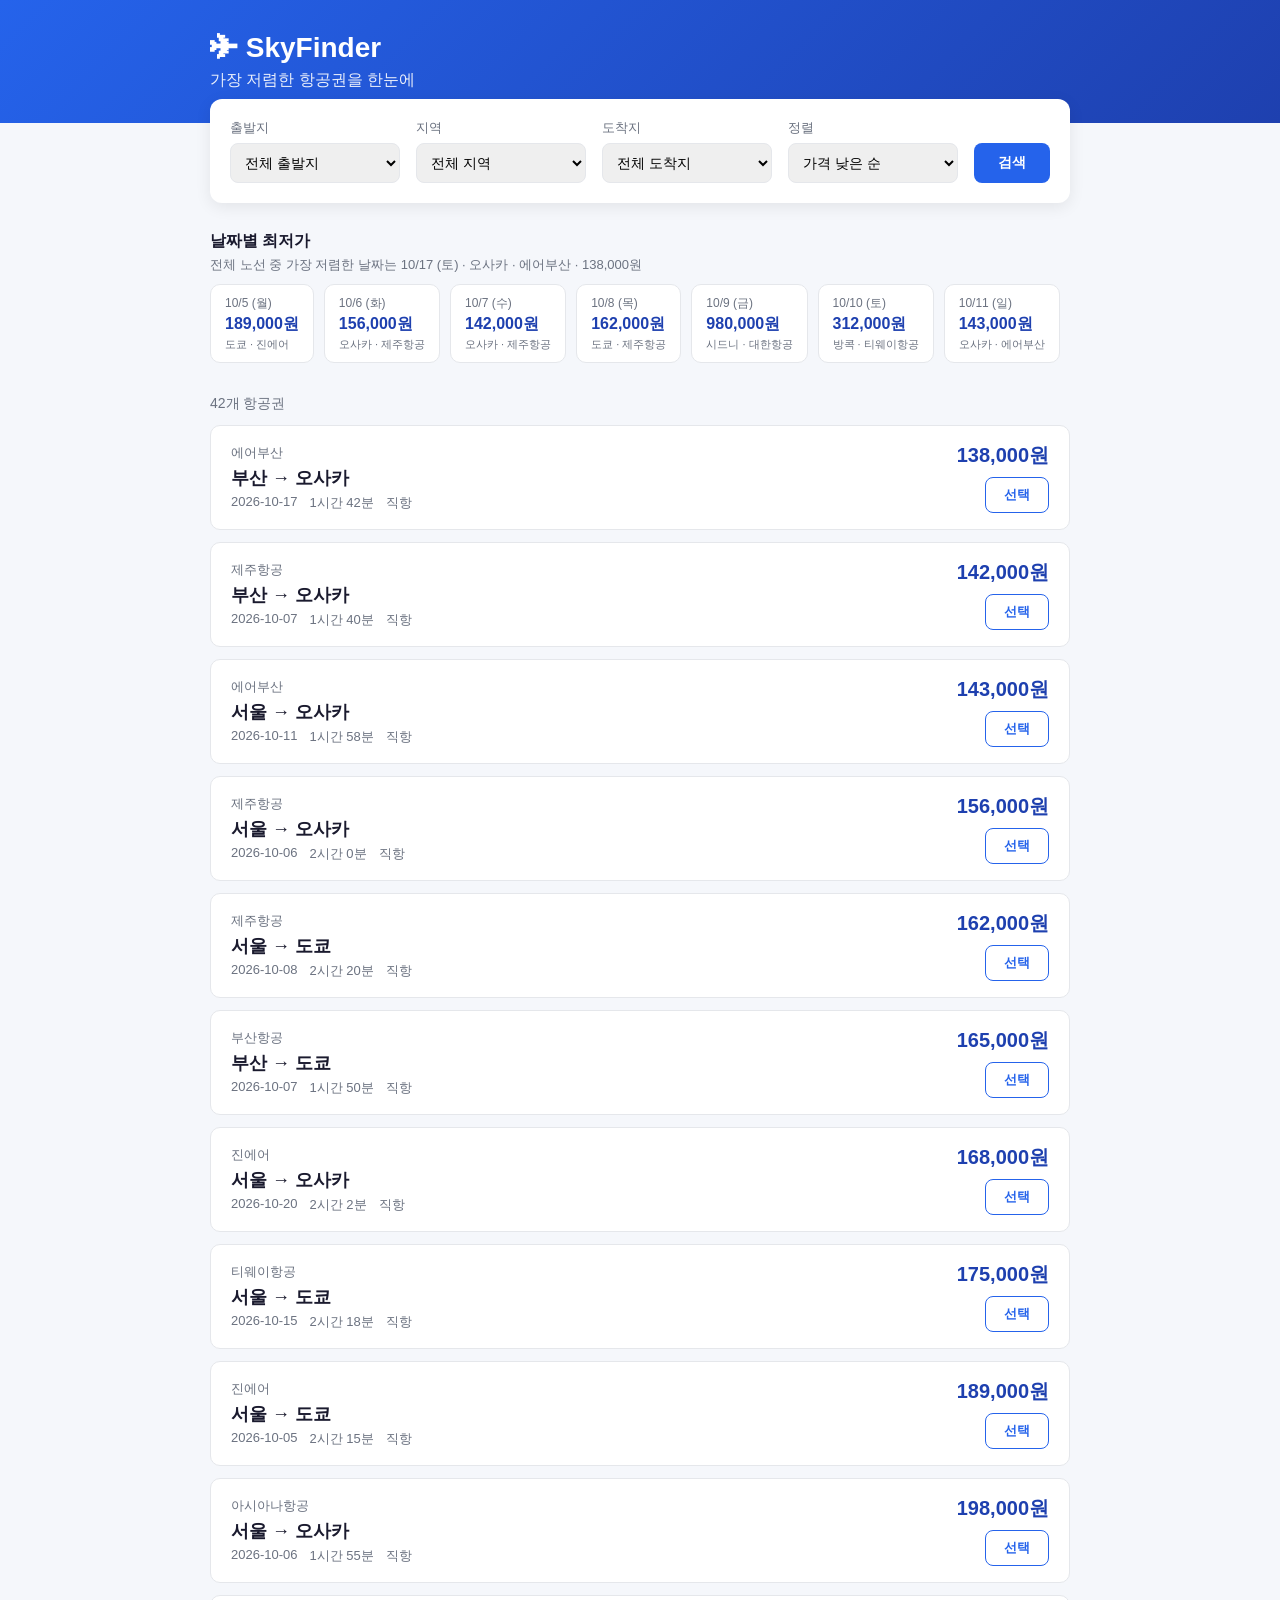
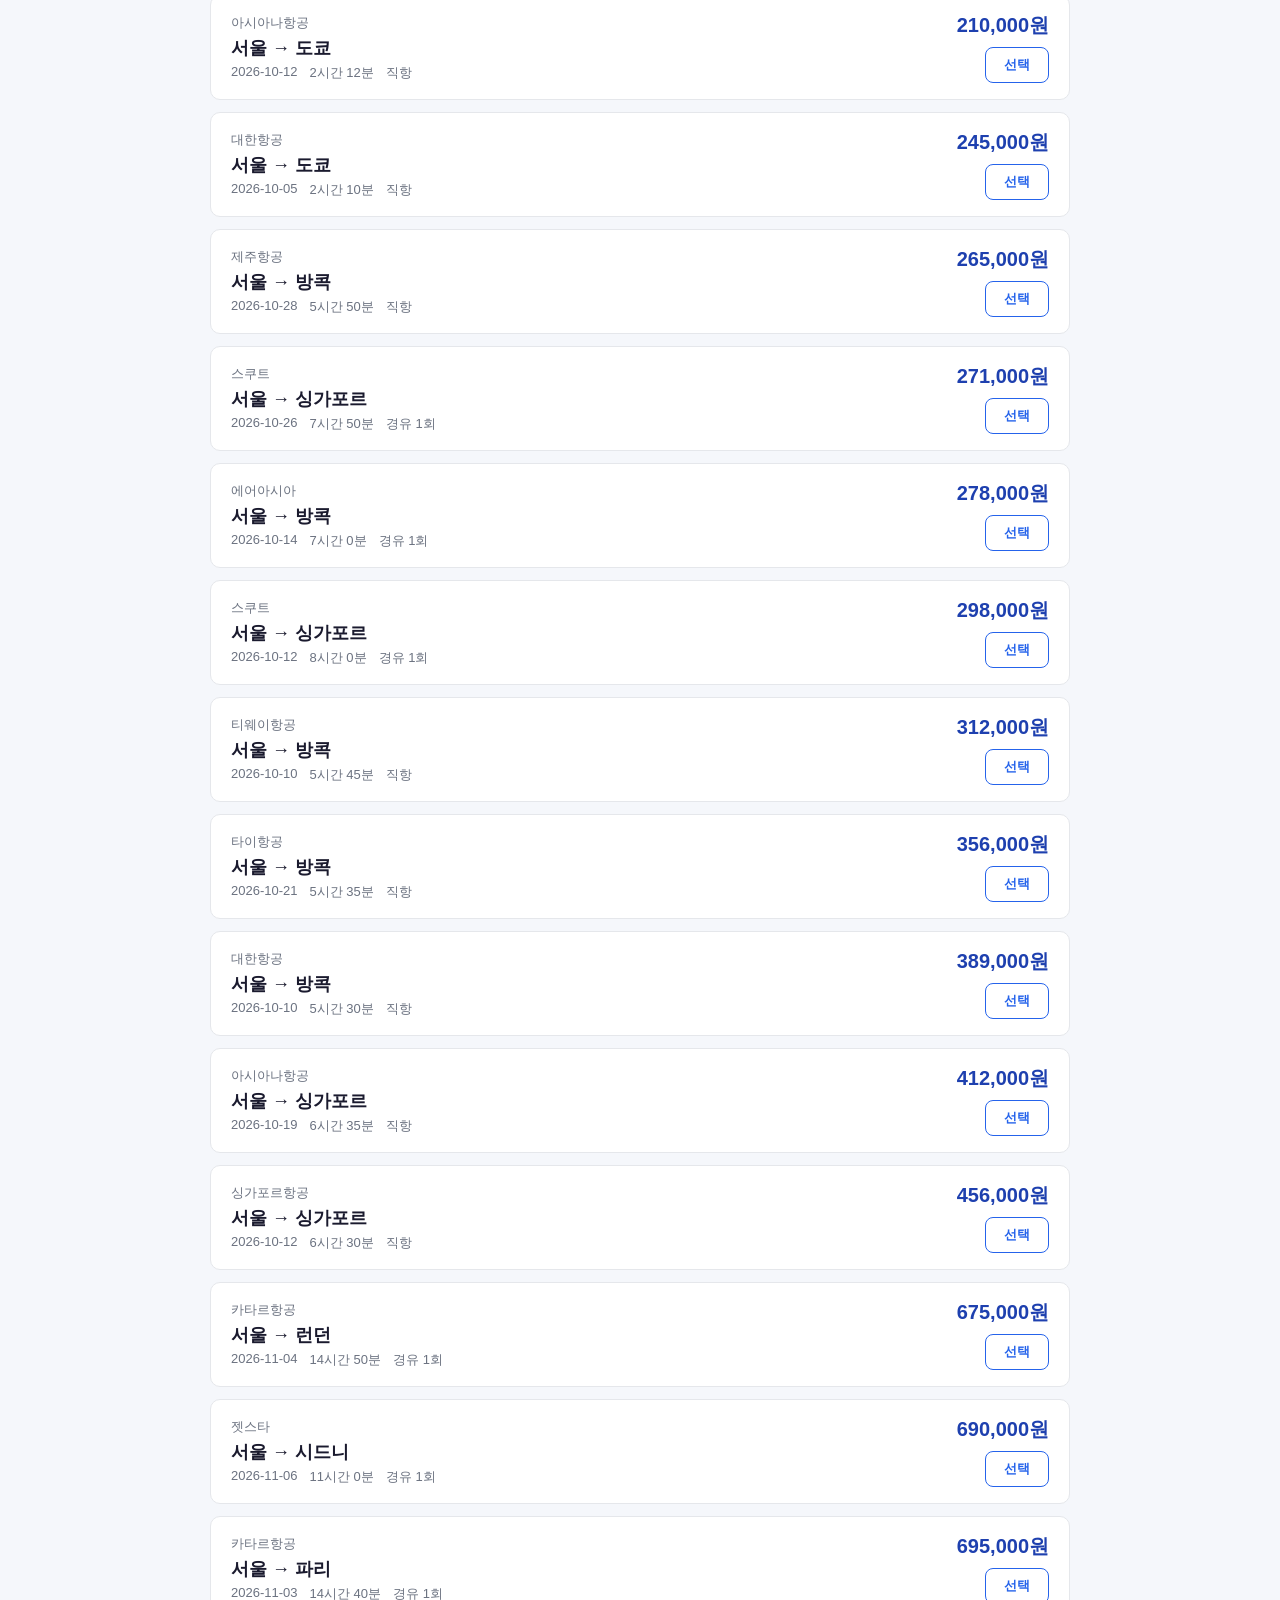
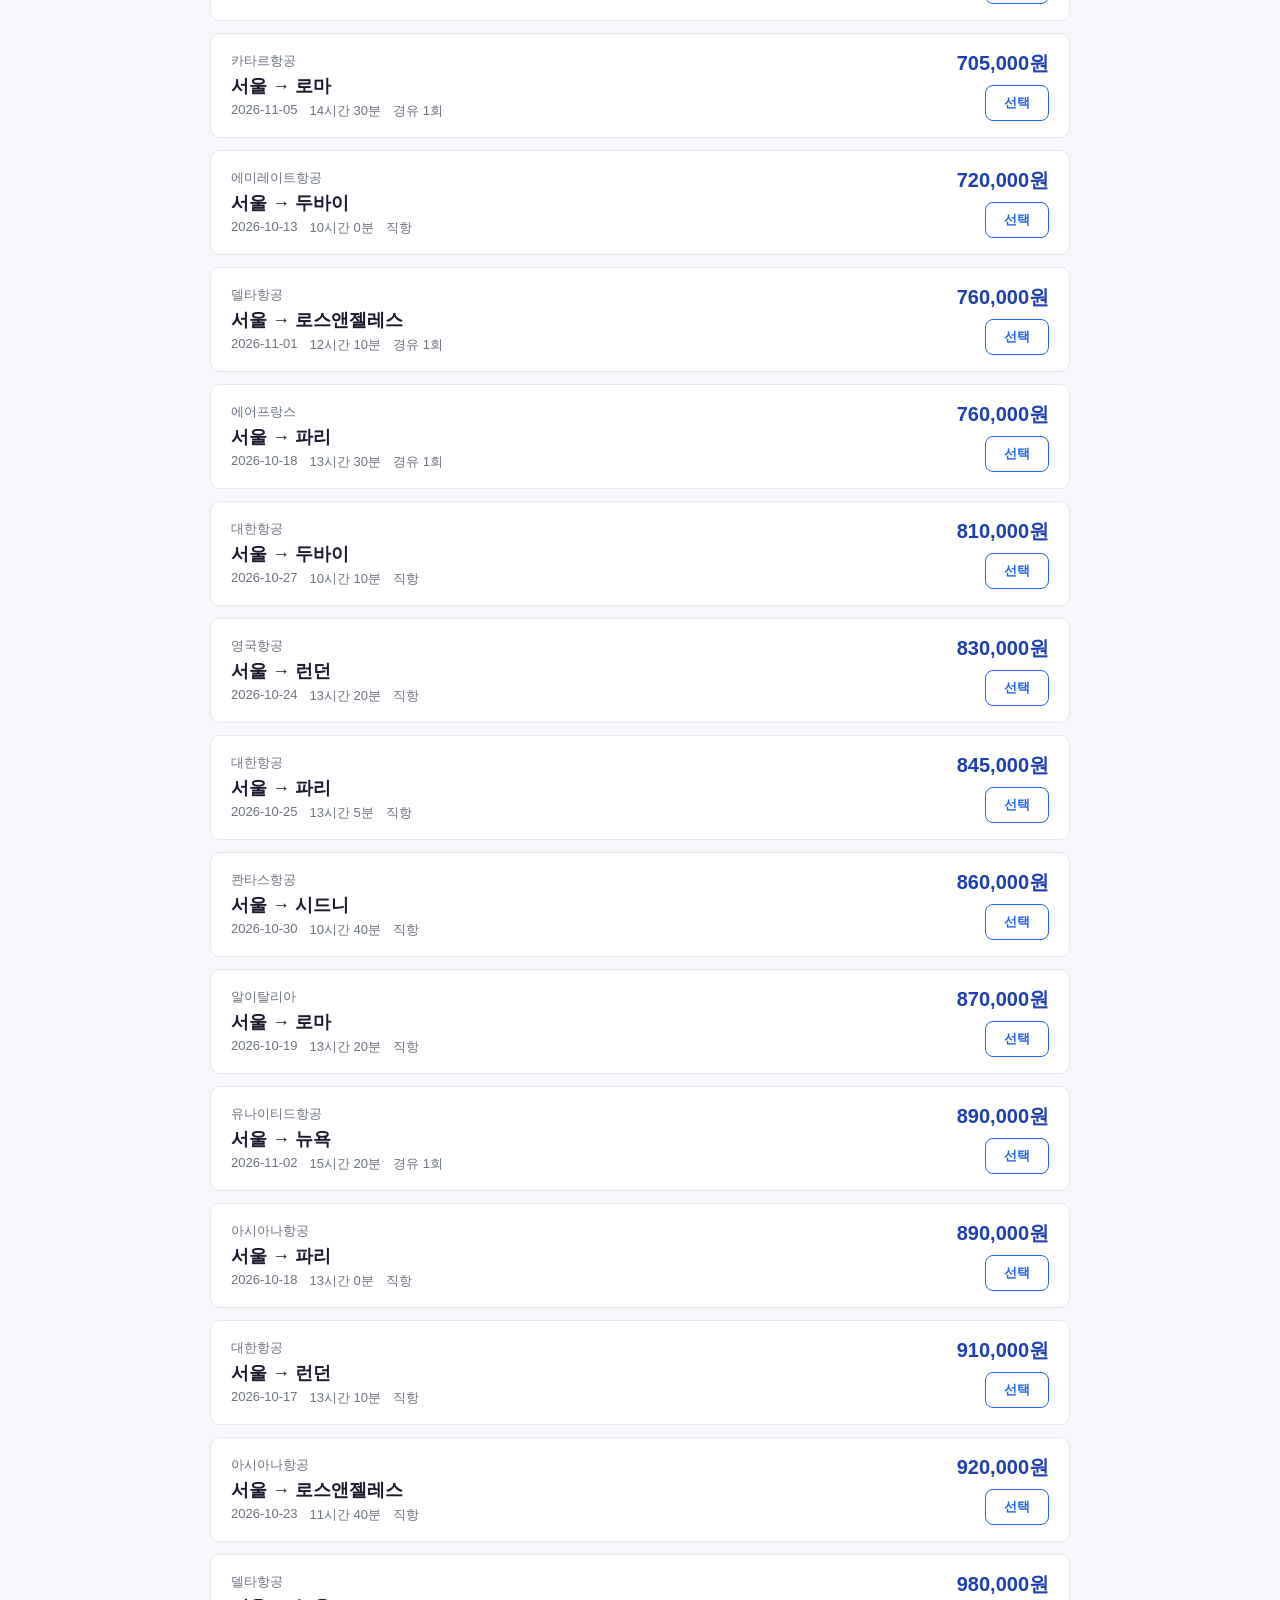
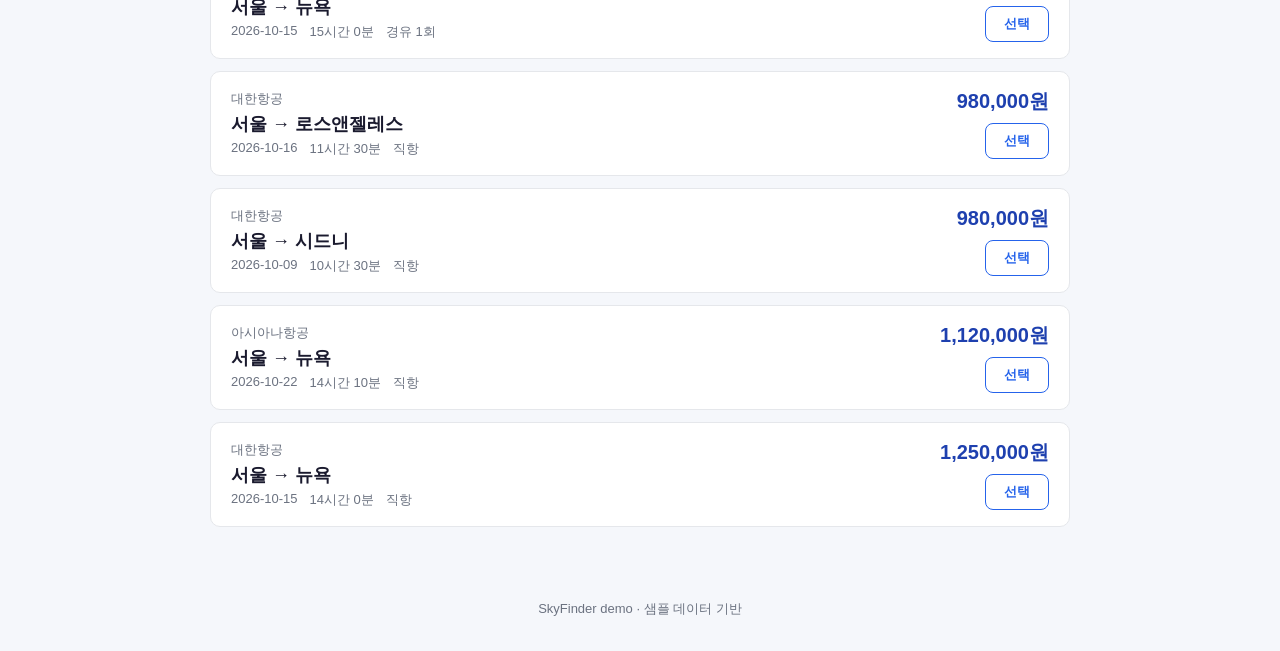
==== index.html @ 3fc05f6a "Add SkyFinder travel site with cheapest-first flight sorting" ====
<!doctype html>
<html lang="ko">
<head>
<meta charset="UTF-8">
<meta name="viewport" content="width=device-width, initial-scale=1.0">
<title>SkyFinder - 항공권 검색</title>
<link rel="stylesheet" href="style.css">
</head>
<body>
  <header class="site-header">
    <div class="wrap">
      <h1>✈ SkyFinder</h1>
      <p class="tagline">가장 저렴한 항공권을 한눈에</p>
    </div>
  </header>

  <main class="wrap">
    <section class="search-panel">
      <div class="field">
        <label for="origin">출발지</label>
        <select id="origin"></select>
      </div>
      <div class="field">
        <label for="region">지역</label>
        <select id="region"></select>
      </div>
      <div class="field">
        <label for="destination">도착지</label>
        <select id="destination"></select>
      </div>
      <div class="field">
        <label for="sort">정렬</label>
        <select id="sort">
          <option value="price-asc" selected>가격 낮은 순</option>
          <option value="price-desc">가격 높은 순</option>
          <option value="duration-asc">소요시간 짧은 순</option>
        </select>
      </div>
      <button id="searchBtn">검색</button>
    </section>

    <section class="calendar-panel">
      <h2>날짜별 최저가 <span id="calendarSubtitle" class="calendar-subtitle"></span></h2>
      <div id="priceCalendar" class="price-calendar"></div>
    </section>

    <section class="results">
      <div class="results-header">
        <span id="resultCount">0개 항공권</span>
      </div>
      <div id="flightList" class="flight-list"></div>
    </section>
  </main>

  <footer class="site-footer">
    <p>SkyFinder demo &middot; 샘플 데이터 기반</p>
  </footer>

  <script src="flights.js"></script>
  <script src="script.js"></script>
</body>
</html>
---- style.css ----
:root {
  --blue: #2563eb;
  --blue-dark: #1e40af;
  --bg: #f5f7fb;
  --card: #ffffff;
  --text: #1a1a2e;
  --muted: #6b7280;
  --border: #e5e7eb;
}

* {
  box-sizing: border-box;
}

body {
  margin: 0;
  font-family: "Segoe UI", "Apple SD Gothic Neo", "Malgun Gothic", sans-serif;
  background: var(--bg);
  color: var(--text);
}

.wrap {
  max-width: 900px;
  margin: 0 auto;
  padding: 0 20px;
}

.site-header {
  background: linear-gradient(135deg, var(--blue), var(--blue-dark));
  color: white;
  padding: 32px 0;
}

.site-header h1 {
  margin: 0;
  font-size: 28px;
}

.tagline {
  margin: 6px 0 0;
  opacity: 0.9;
}

.search-panel {
  background: var(--card);
  margin-top: -24px;
  border-radius: 12px;
  box-shadow: 0 4px 16px rgba(0, 0, 0, 0.08);
  padding: 20px;
  display: flex;
  gap: 16px;
  flex-wrap: wrap;
  align-items: end;
}

.field {
  display: flex;
  flex-direction: column;
  gap: 6px;
  flex: 1;
  min-width: 140px;
}

.field label {
  font-size: 13px;
  color: var(--muted);
}

select {
  padding: 10px;
  border: 1px solid var(--border);
  border-radius: 8px;
  font-size: 14px;
}

#searchBtn {
  background: var(--blue);
  color: white;
  border: none;
  padding: 11px 24px;
  border-radius: 8px;
  font-size: 14px;
  font-weight: 600;
  cursor: pointer;
}

#searchBtn:hover {
  background: var(--blue-dark);
}

.calendar-panel {
  margin-top: 28px;
}

.calendar-panel h2 {
  font-size: 16px;
  margin: 0 0 4px;
}

.calendar-subtitle {
  font-size: 13px;
  font-weight: 400;
  color: var(--muted);
  display: block;
  margin-top: 4px;
}

.price-calendar {
  display: flex;
  gap: 10px;
  overflow-x: auto;
  padding-bottom: 8px;
  margin-top: 10px;
}

.date-chip {
  flex: 0 0 auto;
  display: flex;
  flex-direction: column;
  gap: 2px;
  background: var(--card);
  border: 1px solid var(--border);
  border-radius: 10px;
  padding: 10px 14px;
  cursor: pointer;
  min-width: 100px;
  text-align: left;
  font-family: inherit;
}

.date-chip:hover {
  border-color: var(--blue);
}

.date-chip.active {
  border-color: var(--blue);
  background: #eef4ff;
}

.date-chip.cheapest {
  border-color: #16a34a;
}

.date-chip.cheapest .date-chip-price {
  color: #16a34a;
}

.date-chip-date {
  font-size: 12px;
  color: var(--muted);
}

.date-chip-price {
  font-size: 16px;
  font-weight: 700;
  color: var(--blue-dark);
}

.date-chip-meta {
  font-size: 11px;
  color: var(--muted);
  white-space: nowrap;
}

.results {
  margin-top: 24px;
  padding-bottom: 40px;
}

.results-header {
  margin-bottom: 12px;
  color: var(--muted);
  font-size: 14px;
}

.flight-list {
  display: flex;
  flex-direction: column;
  gap: 12px;
}

.flight-card {
  background: var(--card);
  border: 1px solid var(--border);
  border-radius: 10px;
  padding: 16px 20px;
  display: flex;
  justify-content: space-between;
  align-items: center;
  gap: 16px;
  flex-wrap: wrap;
}

.airline {
  font-size: 13px;
  color: var(--muted);
}

.route {
  font-size: 18px;
  font-weight: 600;
  margin: 4px 0;
}

.meta {
  display: flex;
  gap: 12px;
  font-size: 13px;
  color: var(--muted);
}

.flight-price {
  text-align: right;
}

.price {
  font-size: 20px;
  font-weight: 700;
  color: var(--blue-dark);
  margin-bottom: 8px;
}

.select-btn {
  background: white;
  border: 1px solid var(--blue);
  color: var(--blue);
  padding: 8px 18px;
  border-radius: 8px;
  cursor: pointer;
  font-weight: 600;
}

.select-btn:hover {
  background: var(--blue);
  color: white;
}

.empty {
  text-align: center;
  color: var(--muted);
  padding: 40px 0;
}

.site-footer {
  text-align: center;
  padding: 20px;
  color: var(--muted);
  font-size: 13px;
}
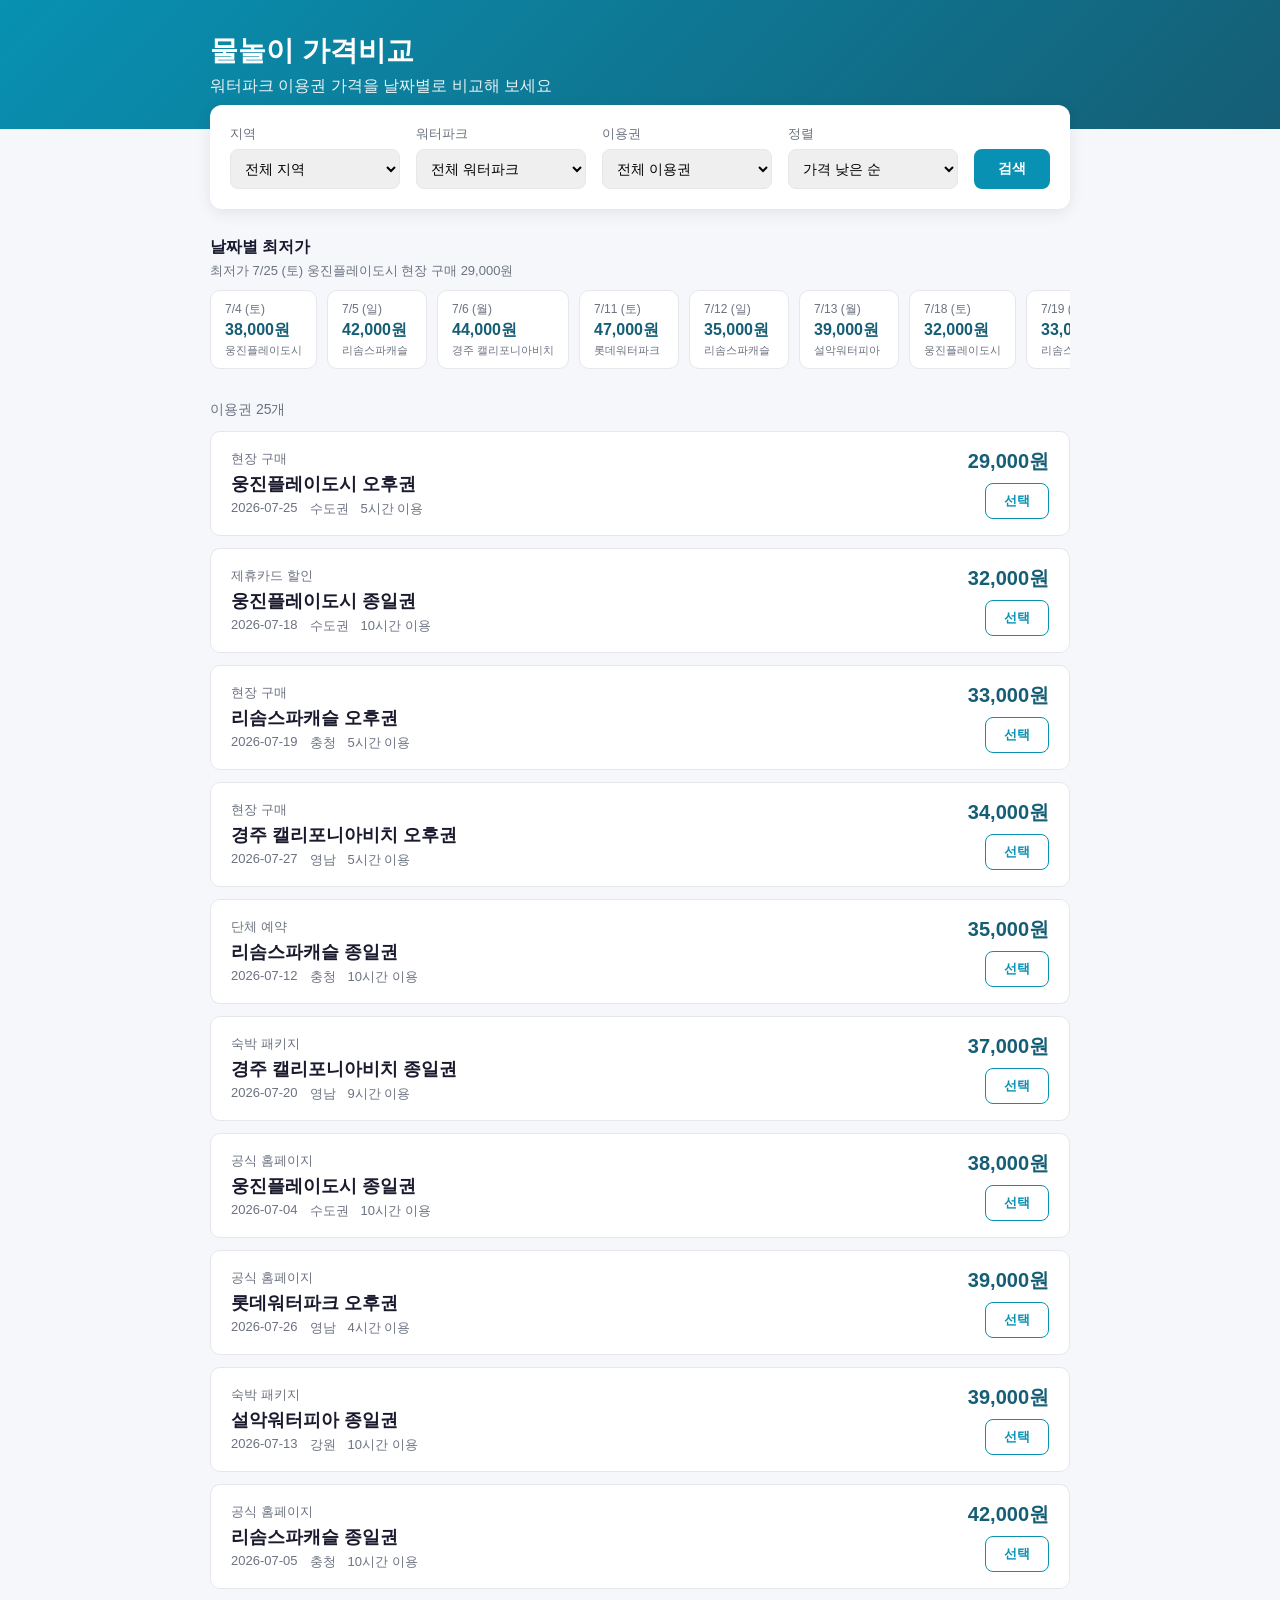
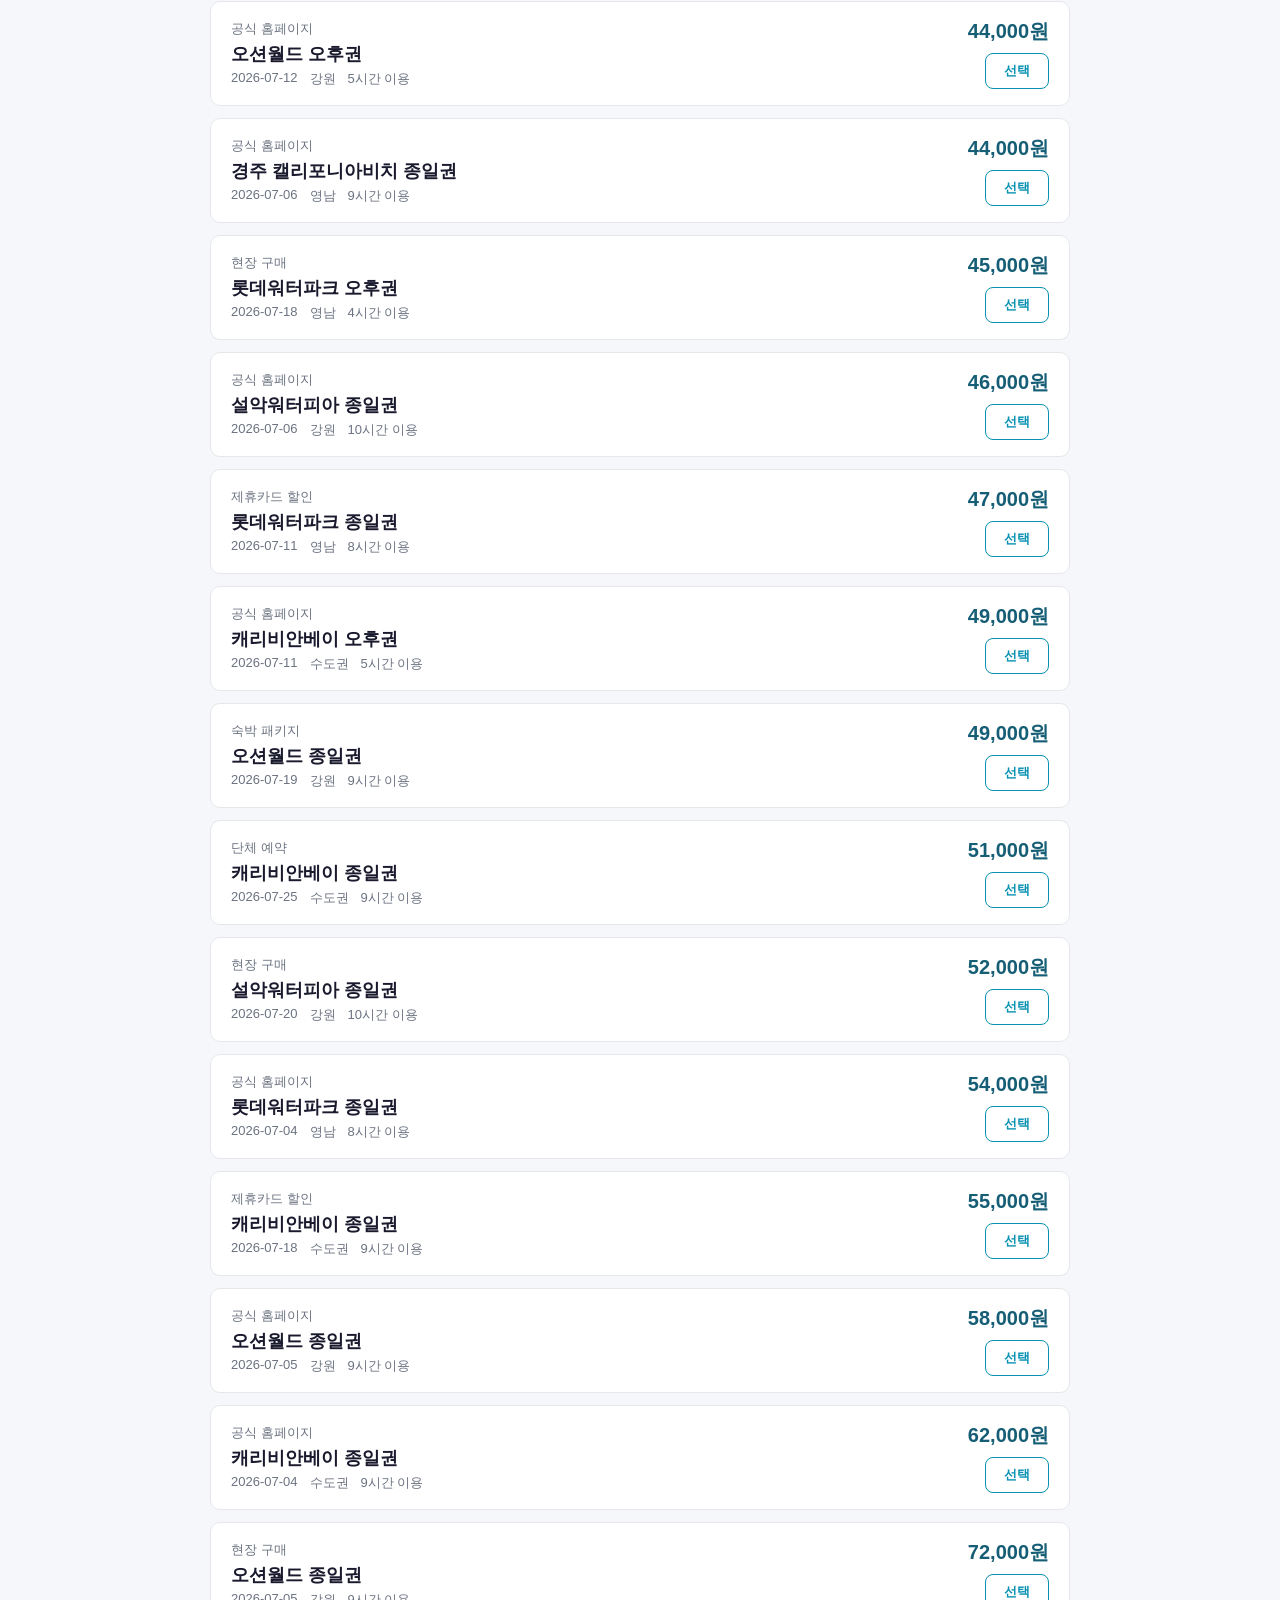
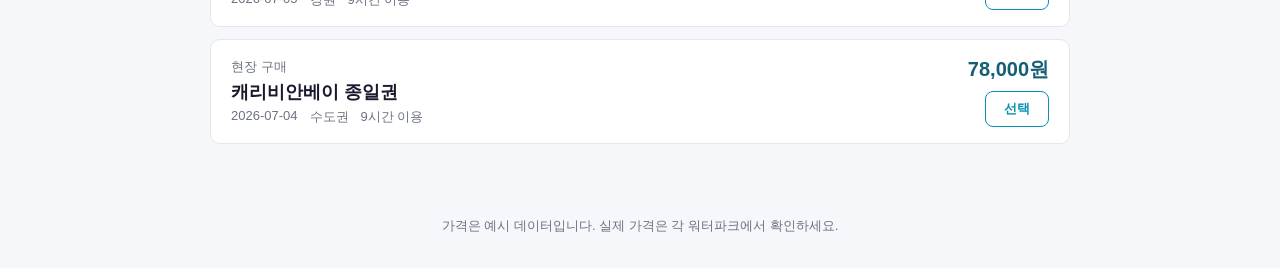
==== commit b6f872c1: "Turn the flight search site into a waterpark ticket price comparison site Replace flight data with s" ====
--- a/index.html
+++ b/index.html
@@ -3,37 +3,37 @@
 <head>
 <meta charset="UTF-8">
 <meta name="viewport" content="width=device-width, initial-scale=1.0">
-<title>SkyFinder - 항공권 검색</title>
+<title>물놀이 가격비교</title>
 <link rel="stylesheet" href="style.css">
 </head>
 <body>
   <header class="site-header">
     <div class="wrap">
-      <h1>✈ SkyFinder</h1>
-      <p class="tagline">가장 저렴한 항공권을 한눈에</p>
+      <h1>물놀이 가격비교</h1>
+      <p class="tagline">워터파크 이용권 가격을 날짜별로 비교해 보세요</p>
     </div>
   </header>
 
   <main class="wrap">
     <section class="search-panel">
       <div class="field">
-        <label for="origin">출발지</label>
-        <select id="origin"></select>
-      </div>
-      <div class="field">
         <label for="region">지역</label>
         <select id="region"></select>
       </div>
       <div class="field">
-        <label for="destination">도착지</label>
-        <select id="destination"></select>
+        <label for="park">워터파크</label>
+        <select id="park"></select>
+      </div>
+      <div class="field">
+        <label for="type">이용권</label>
+        <select id="type"></select>
       </div>
       <div class="field">
         <label for="sort">정렬</label>
         <select id="sort">
           <option value="price-asc" selected>가격 낮은 순</option>
           <option value="price-desc">가격 높은 순</option>
-          <option value="duration-asc">소요시간 짧은 순</option>
+          <option value="hours-desc">이용 시간 긴 순</option>
         </select>
       </div>
       <button id="searchBtn">검색</button>
@@ -46,17 +46,17 @@
 
     <section class="results">
       <div class="results-header">
-        <span id="resultCount">0개 항공권</span>
+        <span id="resultCount">이용권 0개</span>
       </div>
-      <div id="flightList" class="flight-list"></div>
+      <div id="ticketList" class="ticket-list"></div>
     </section>
   </main>
 
   <footer class="site-footer">
-    <p>SkyFinder demo &middot; 샘플 데이터 기반</p>
+    <p>가격은 예시 데이터입니다. 실제 가격은 각 워터파크에서 확인하세요.</p>
   </footer>
 
-  <script src="flights.js"></script>
+  <script src="parks.js"></script>
   <script src="script.js"></script>
 </body>
 </html>
--- a/style.css
+++ b/style.css
@@ -1,6 +1,6 @@
 :root {
-  --blue: #2563eb;
-  --blue-dark: #1e40af;
+  --blue: #0891b2;
+  --blue-dark: #155e75;
   --bg: #f5f7fb;
   --card: #ffffff;
   --text: #1a1a2e;
@@ -134,7 +134,7 @@
 
 .date-chip.active {
   border-color: var(--blue);
-  background: #eef4ff;
+  background: #ecfeff;
 }
 
 .date-chip.cheapest {
@@ -173,13 +173,13 @@
   font-size: 14px;
 }
 
-.flight-list {
+.ticket-list {
   display: flex;
   flex-direction: column;
   gap: 12px;
 }
 
-.flight-card {
+.ticket-card {
   background: var(--card);
   border: 1px solid var(--border);
   border-radius: 10px;
@@ -191,12 +191,12 @@
   flex-wrap: wrap;
 }
 
-.airline {
-  font-size: 13px;
-  color: var(--muted);
-}
-
-.route {
+.seller {
+  font-size: 13px;
+  color: var(--muted);
+}
+
+.park-name {
   font-size: 18px;
   font-weight: 600;
   margin: 4px 0;
@@ -209,7 +209,7 @@
   color: var(--muted);
 }
 
-.flight-price {
+.ticket-price {
   text-align: right;
 }
 
